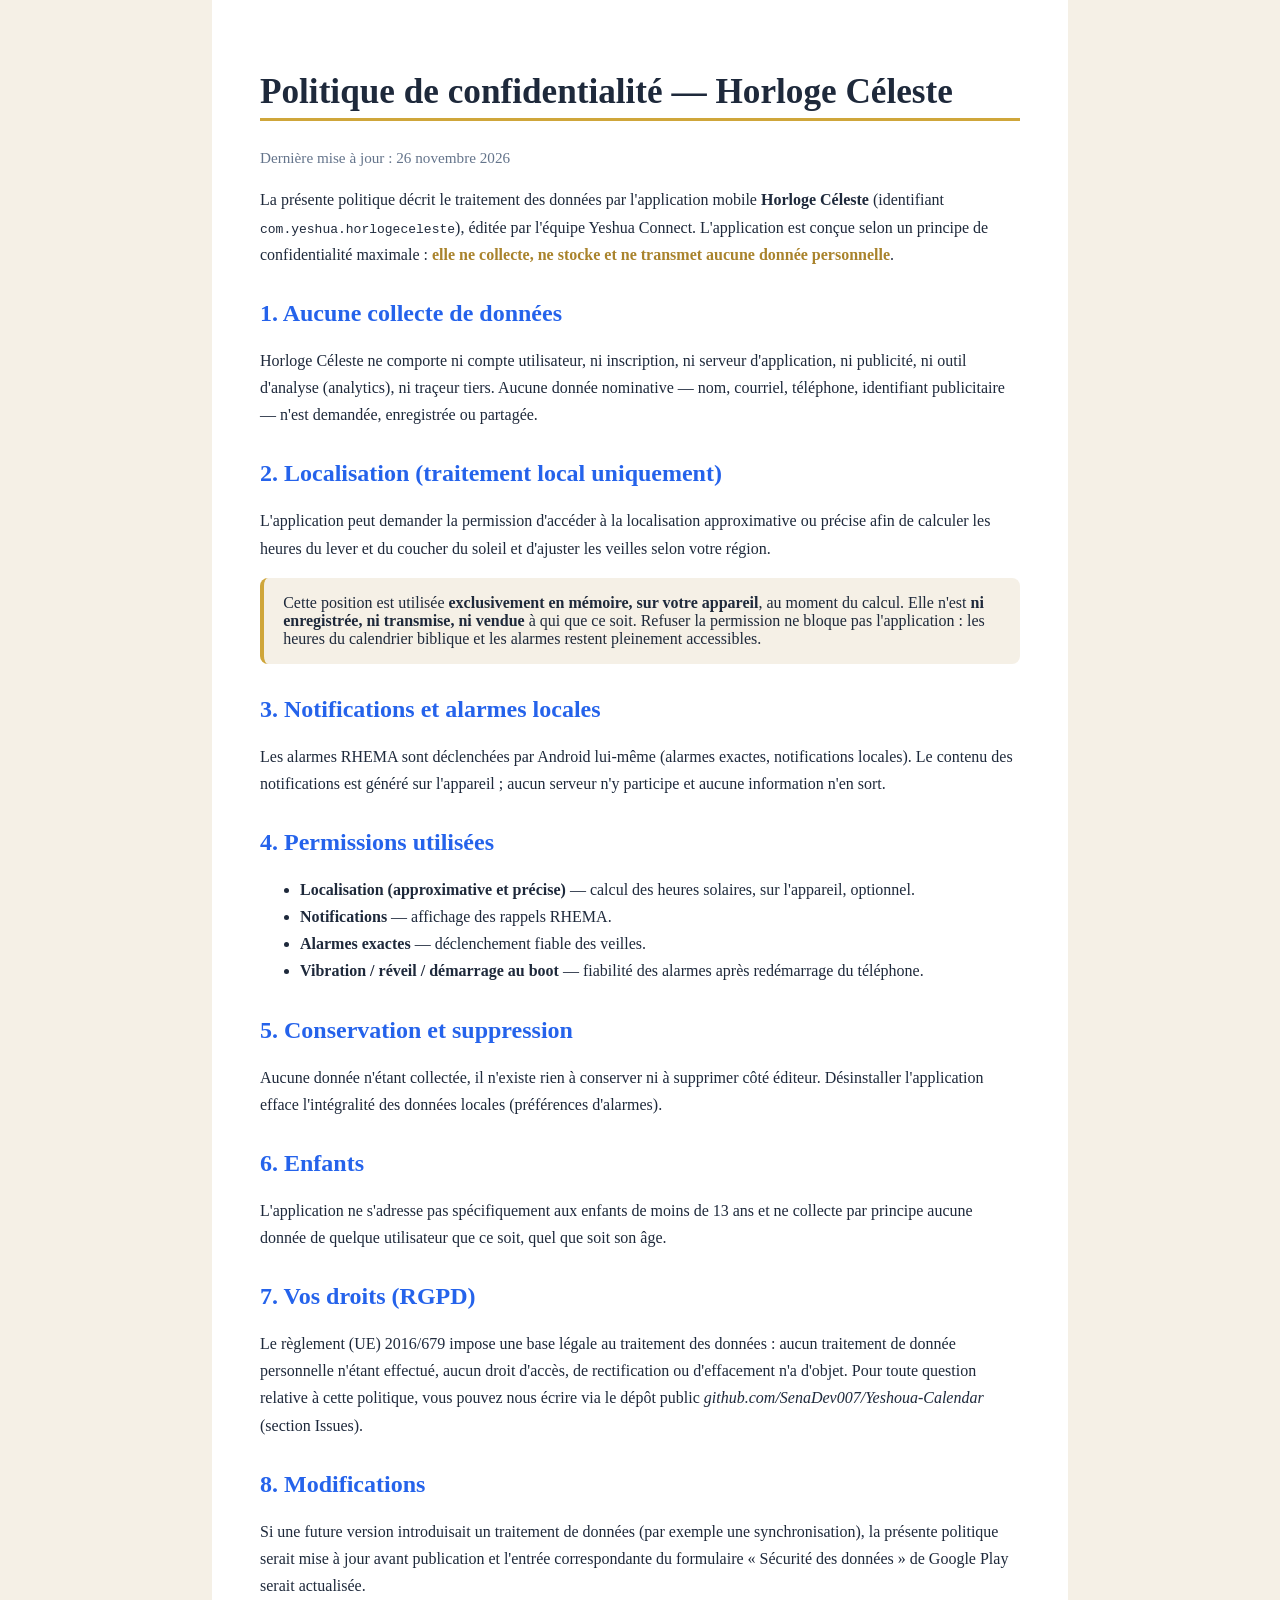
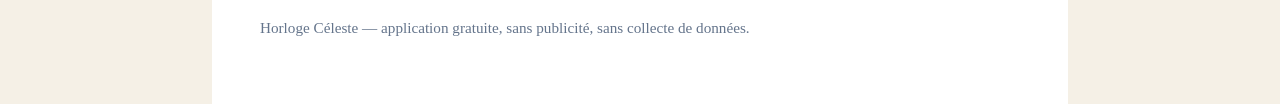
==== docs/politique-confidentialite.html @ 3039a846 "Préparation complète de la publication Google Play Store - Signature : clé d'upload RSA 2048 (alias " ====
<!DOCTYPE html>
<html lang="fr">
<head>
<meta charset="utf-8">
<meta name="viewport" content="width=device-width, initial-scale=1">
<title>Politique de confidentialité — Horloge Céleste</title>
<style>
  body { font-family: Georgia, "Times New Roman", serif; color: #1E293B;
         background: #F5F0E6; margin: 0; }
  .page { max-width: 760px; margin: 0 auto; background: #FFFFFF;
          padding: clamp(1.2rem, 4vw, 3rem); min-height: 100vh; }
  h1 { color: #1E293B; border-bottom: 3px solid #CFA63A; padding-bottom: .4rem;
       font-size: clamp(1.5rem, 5vw, 2.2rem); }
  h2 { color: #2563EB; font-size: clamp(1.15rem, 4vw, 1.5rem); margin-top: 2rem; }
  .or { color: #A9832C; font-weight: bold; }
  .carte { background: #F5F0E6; border-left: 4px solid #CFA63A;
           padding: 1rem 1.2rem; border-radius: 8px; margin: 1rem 0; }
  ul { line-height: 1.7; }
  p, li { line-height: 1.7; }
  .maj { color: #64748B; font-size: .95rem; }
</style>
</head>
<body>
<div class="page">
<h1>Politique de confidentialité — Horloge Céleste</h1>
<p class="maj">Dernière mise à jour : 26 novembre 2026</p>

<p>La présente politique décrit le traitement des données par l'application
mobile <strong>Horloge Céleste</strong> (identifiant
<code>com.yeshua.horlogeceleste</code>), éditée par l'équipe Yeshua Connect.
L'application est conçue selon un principe de confidentialité maximale :
<span class="or">elle ne collecte, ne stocke et ne transmet aucune donnée
personnelle</span>.</p>

<h2>1. Aucune collecte de données</h2>
<p>Horloge Céleste ne comporte ni compte utilisateur, ni inscription, ni
serveur d'application, ni publicité, ni outil d'analyse (analytics), ni
traçeur tiers. Aucune donnée nominative — nom, courriel, téléphone,
identifiant publicitaire — n'est demandée, enregistrée ou partagée.</p>

<h2>2. Localisation (traitement local uniquement)</h2>
<p>L'application peut demander la permission d'accéder à la localisation
approximative ou précise afin de calculer les heures du lever et du coucher
du soleil et d'ajuster les veilles selon votre région.</p>
<div class="carte">Cette position est utilisée <strong>exclusivement en
mémoire, sur votre appareil</strong>, au moment du calcul. Elle n'est
<strong>ni enregistrée, ni transmise, ni vendue</strong> à qui que ce soit.
Refuser la permission ne bloque pas l'application : les heures du calendrier
biblique et les alarmes restent pleinement accessibles.</div>

<h2>3. Notifications et alarmes locales</h2>
<p>Les alarmes RHEMA sont déclenchées par Android lui-même (alarmes exactes,
notifications locales). Le contenu des notifications est généré sur
l'appareil ; aucun serveur n'y participe et aucune information n'en sort.</p>

<h2>4. Permissions utilisées</h2>
<ul>
  <li><strong>Localisation (approximative et précise)</strong> — calcul des
  heures solaires, sur l'appareil, optionnel.</li>
  <li><strong>Notifications</strong> — affichage des rappels RHEMA.</li>
  <li><strong>Alarmes exactes</strong> — déclenchement fiable des veilles.</li>
  <li><strong>Vibration / réveil / démarrage au boot</strong> — fiabilité des
  alarmes après redémarrage du téléphone.</li>
</ul>

<h2>5. Conservation et suppression</h2>
<p>Aucune donnée n'étant collectée, il n'existe rien à conserver ni à
supprimer côté éditeur. Désinstaller l'application efface l'intégralité des
données locales (préférences d'alarmes).</p>

<h2>6. Enfants</h2>
<p>L'application ne s'adresse pas spécifiquement aux enfants de moins de 13
ans et ne collecte par principe aucune donnée de quelque utilisateur que ce
soit, quel que soit son âge.</p>

<h2>7. Vos droits (RGPD)</h2>
<p>Le règlement (UE) 2016/679 impose une base légale au traitement des
données : aucun traitement de donnée personnelle n'étant effectué, aucun
droit d'accès, de rectification ou d'effacement n'a d'objet. Pour toute
question relative à cette politique, vous pouvez nous écrire via le dépôt
public <em>github.com/SenaDev007/Yeshoua-Calendar</em> (section Issues).</p>

<h2>8. Modifications</h2>
<p>Si une future version introduisait un traitement de données (par exemple
une synchronisation), la présente politique serait mise à jour avant
publication et l'entrée correspondante du formulaire « Sécurité des
données » de Google Play serait actualisée.</p>

<p class="maj">Horloge Céleste — application gratuite, sans publicité,
sans collecte de données.</p>
</div>
</body>
</html>
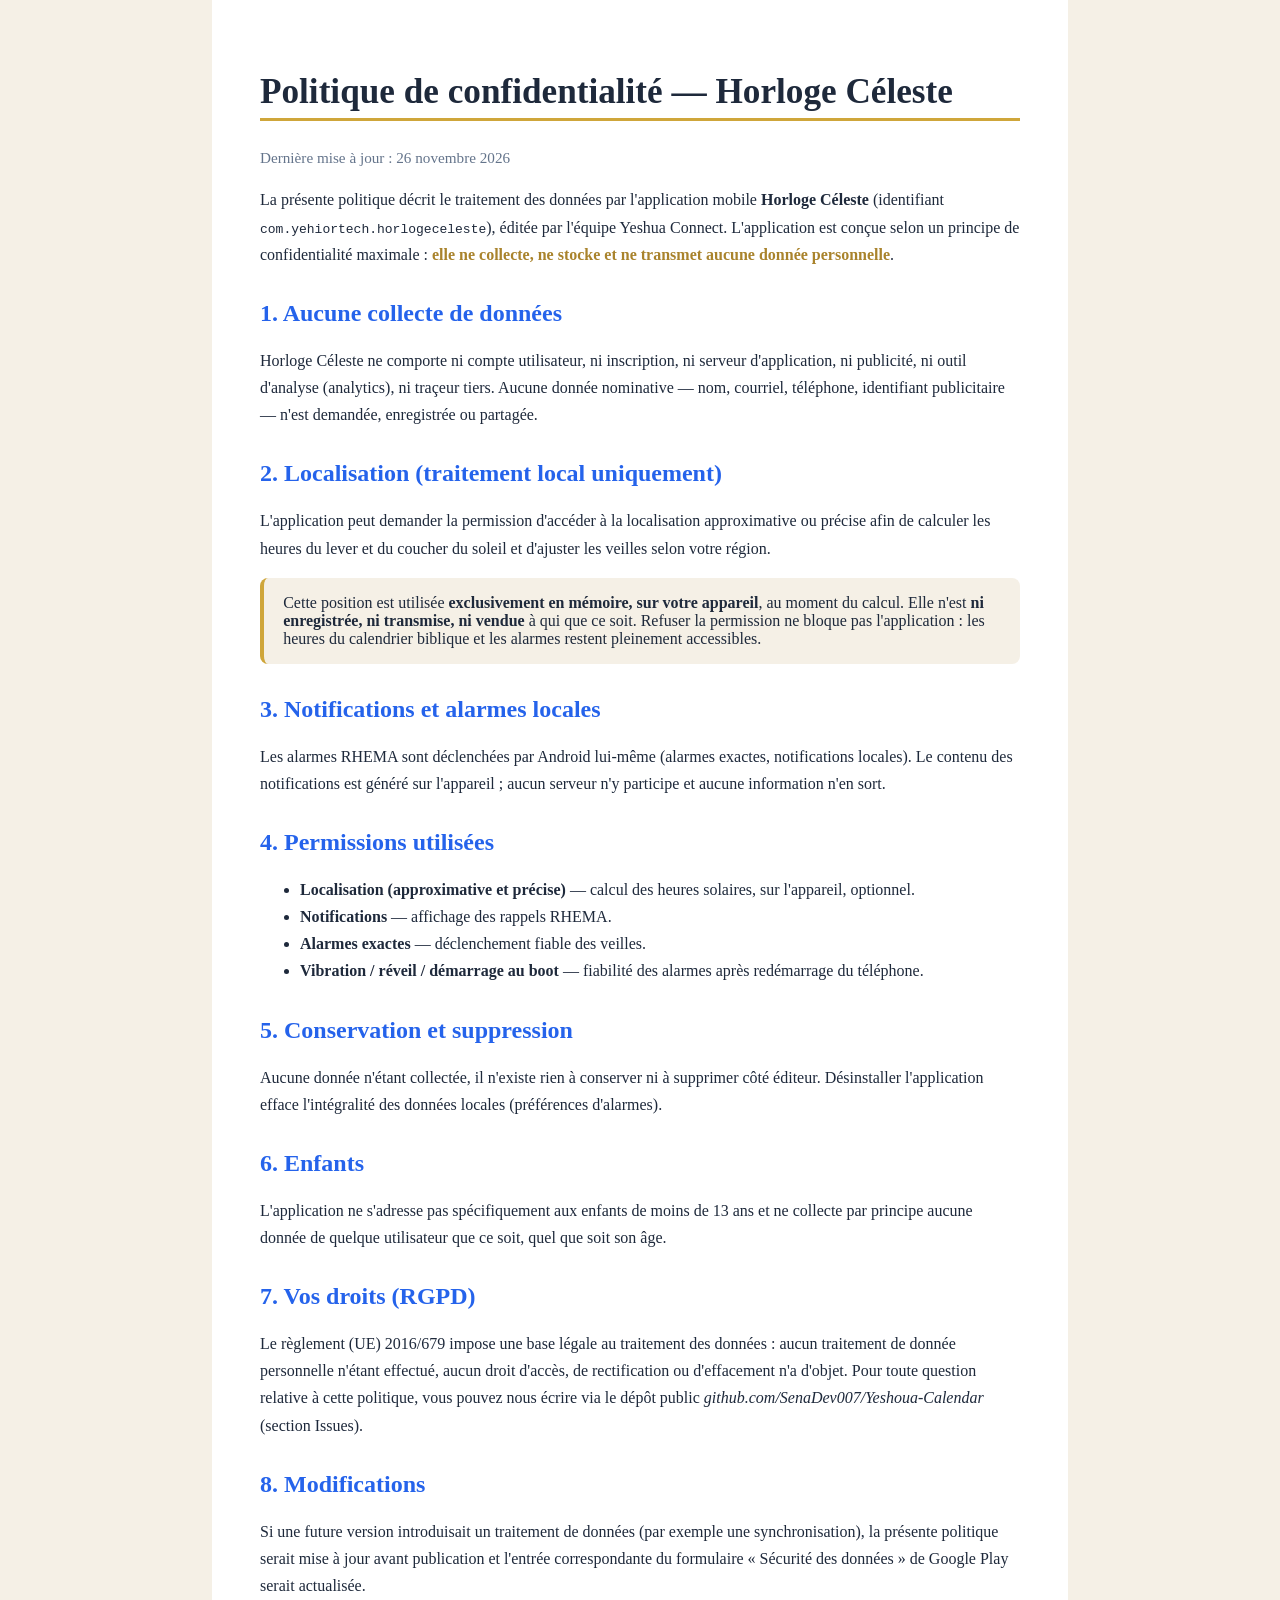
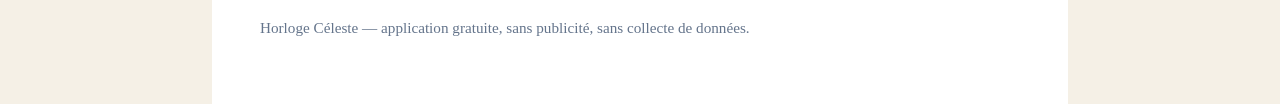
==== commit 18f07c9c: "Package com.yehiortech.horlogeceleste + descriptions Play Store finalisées Identifiant de package aj" ====
--- a/docs/politique-confidentialite.html
+++ b/docs/politique-confidentialite.html
@@ -27,7 +27,7 @@
 
 <p>La présente politique décrit le traitement des données par l'application
 mobile <strong>Horloge Céleste</strong> (identifiant
-<code>com.yeshua.horlogeceleste</code>), éditée par l'équipe Yeshua Connect.
+<code>com.yehiortech.horlogeceleste</code>), éditée par l'équipe Yeshua Connect.
 L'application est conçue selon un principe de confidentialité maximale :
 <span class="or">elle ne collecte, ne stocke et ne transmet aucune donnée
 personnelle</span>.</p>
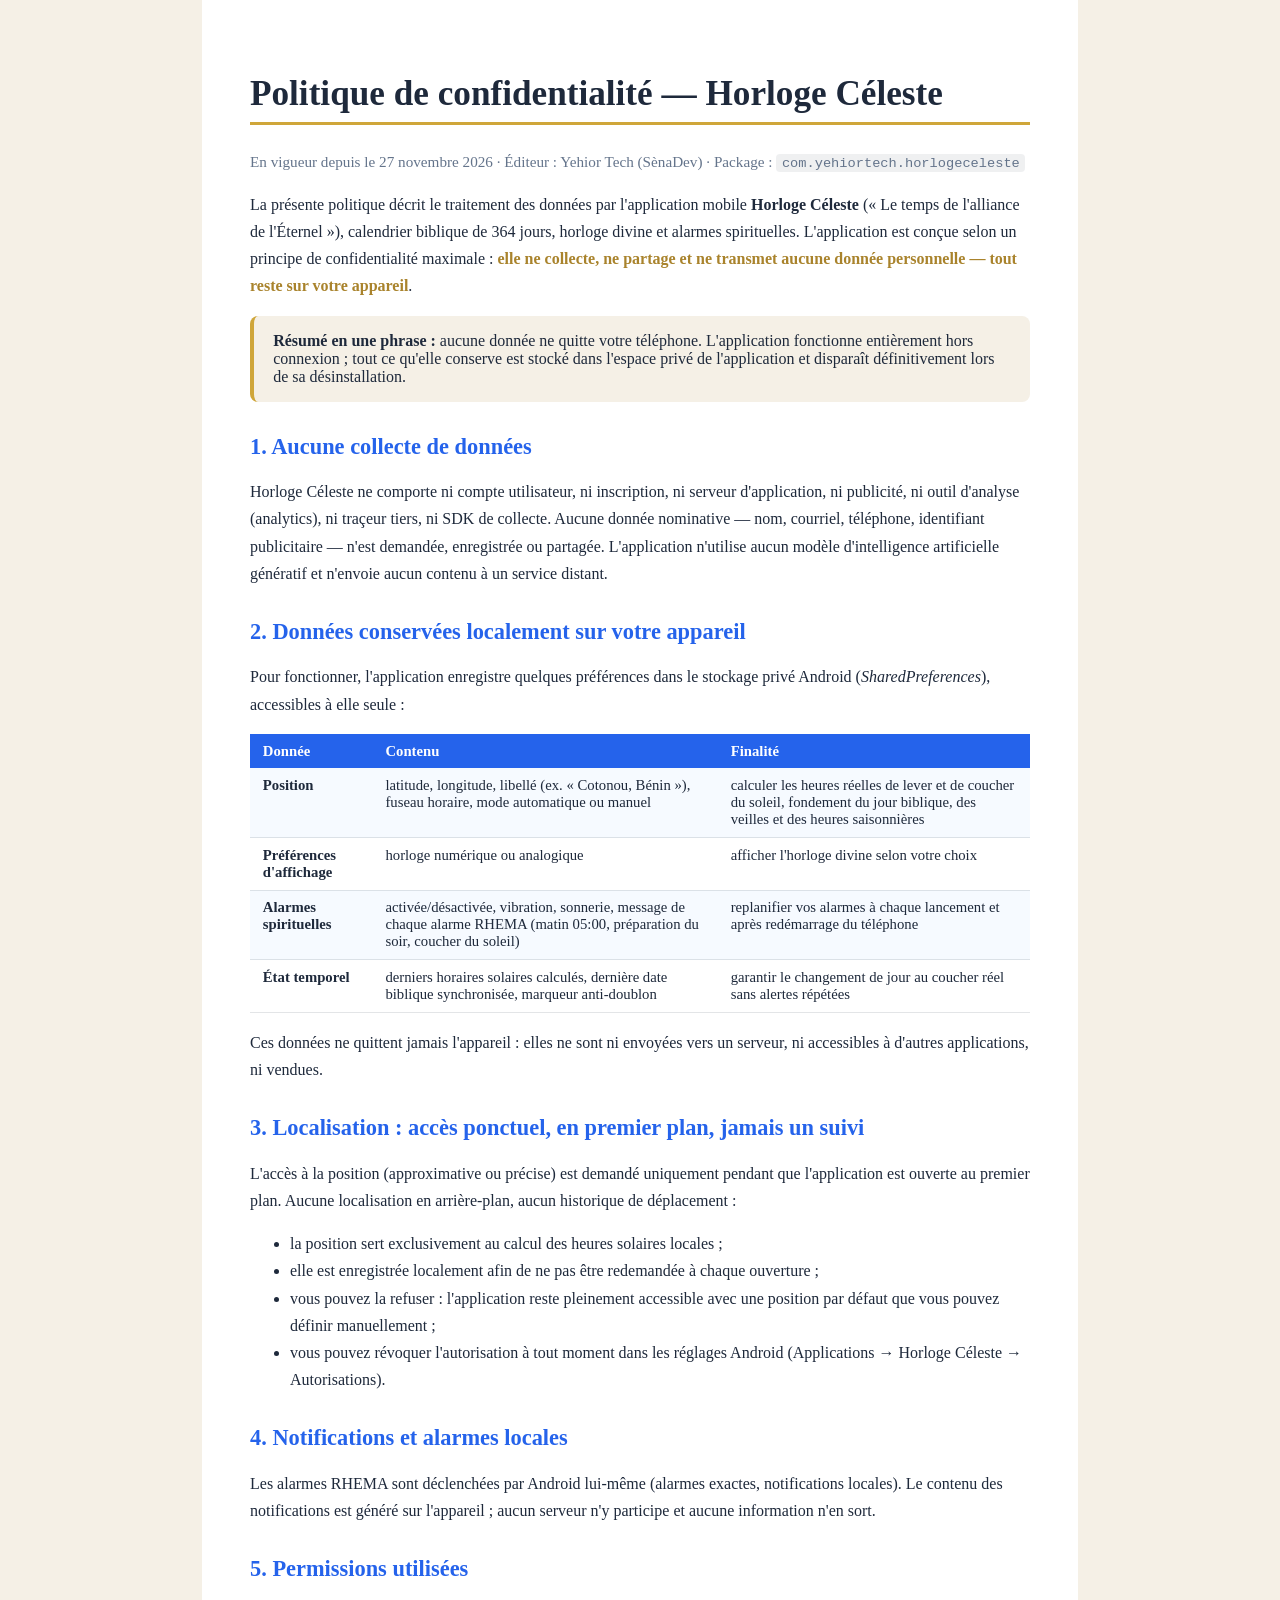
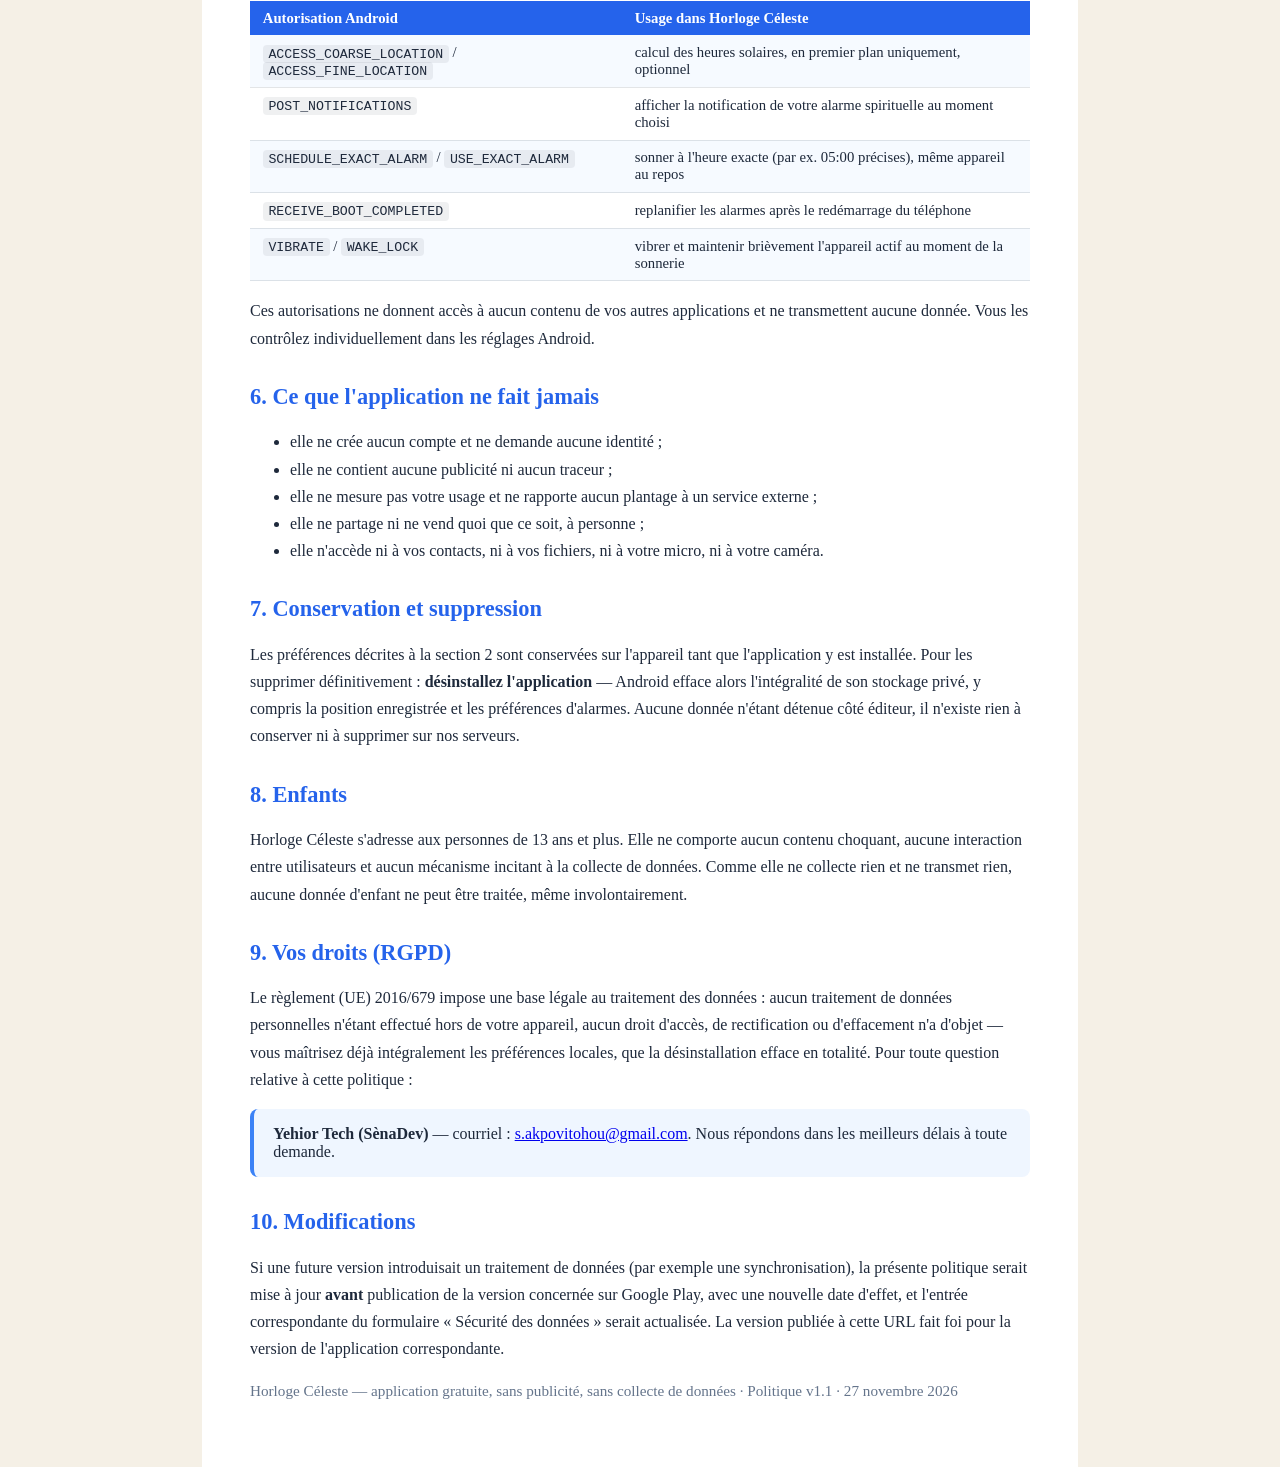
==== commit fbf4acb6: "Politique de confidentialité v1.1 : données locales exactes + contact, page d'accueil - docs/politiq" ====
--- a/docs/politique-confidentialite.html
+++ b/docs/politique-confidentialite.html
@@ -7,87 +7,169 @@
 <style>
   body { font-family: Georgia, "Times New Roman", serif; color: #1E293B;
          background: #F5F0E6; margin: 0; }
-  .page { max-width: 760px; margin: 0 auto; background: #FFFFFF;
+  .page { max-width: 780px; margin: 0 auto; background: #FFFFFF;
           padding: clamp(1.2rem, 4vw, 3rem); min-height: 100vh; }
   h1 { color: #1E293B; border-bottom: 3px solid #CFA63A; padding-bottom: .4rem;
-       font-size: clamp(1.5rem, 5vw, 2.2rem); }
-  h2 { color: #2563EB; font-size: clamp(1.15rem, 4vw, 1.5rem); margin-top: 2rem; }
+       font-size: clamp(1.5rem, 5vw, 2.2rem); line-height: 1.25; }
+  h2 { color: #2563EB; font-size: clamp(1.15rem, 4vw, 1.4rem); margin-top: 2rem; }
   .or { color: #A9832C; font-weight: bold; }
   .carte { background: #F5F0E6; border-left: 4px solid #CFA63A;
            padding: 1rem 1.2rem; border-radius: 8px; margin: 1rem 0; }
+  .carte.bleu { background: #EFF6FF; border-left-color: #3B82F6; }
   ul { line-height: 1.7; }
   p, li { line-height: 1.7; }
   .maj { color: #64748B; font-size: .95rem; }
+  .table-scroll { overflow-x: auto; margin: 1rem 0; -webkit-overflow-scrolling: touch; }
+  table { width: 100%; border-collapse: collapse; font-size: .92rem; min-width: 480px; }
+  th { background: #2563EB; color: #FFFFFF; text-align: left;
+       padding: .55rem .8rem; font-weight: bold; }
+  td { padding: .55rem .8rem; border-bottom: 1px solid rgba(30,41,59,.12);
+       vertical-align: top; }
+  tr:nth-child(even) td { background: rgba(59,130,246,.045); }
+  code { background: rgba(30,41,59,.07); border-radius: 4px; padding: .1rem .35rem;
+         font-family: Consolas, monospace; font-size: .9em; }
 </style>
 </head>
 <body>
 <div class="page">
 <h1>Politique de confidentialité — Horloge Céleste</h1>
-<p class="maj">Dernière mise à jour : 26 novembre 2026</p>
+<p class="maj">En vigueur depuis le 27 novembre 2026 · Éditeur : Yehior Tech (SènaDev) ·
+Package : <code>com.yehiortech.horlogeceleste</code></p>
 
 <p>La présente politique décrit le traitement des données par l'application
-mobile <strong>Horloge Céleste</strong> (identifiant
-<code>com.yehiortech.horlogeceleste</code>), éditée par l'équipe Yeshua Connect.
+mobile <strong>Horloge Céleste</strong> (« Le temps de l'alliance de l'Éternel »),
+calendrier biblique de 364 jours, horloge divine et alarmes spirituelles.
 L'application est conçue selon un principe de confidentialité maximale :
-<span class="or">elle ne collecte, ne stocke et ne transmet aucune donnée
-personnelle</span>.</p>
+<span class="or">elle ne collecte, ne partage et ne transmet aucune donnée
+personnelle — tout reste sur votre appareil</span>.</p>
+
+<div class="carte"><strong>Résumé en une phrase :</strong> aucune donnée ne quitte
+votre téléphone. L'application fonctionne entièrement hors connexion ; tout ce
+qu'elle conserve est stocké dans l'espace privé de l'application et disparaît
+définitivement lors de sa désinstallation.</div>
 
 <h2>1. Aucune collecte de données</h2>
 <p>Horloge Céleste ne comporte ni compte utilisateur, ni inscription, ni
 serveur d'application, ni publicité, ni outil d'analyse (analytics), ni
-traçeur tiers. Aucune donnée nominative — nom, courriel, téléphone,
-identifiant publicitaire — n'est demandée, enregistrée ou partagée.</p>
+traçeur tiers, ni SDK de collecte. Aucune donnée nominative — nom, courriel,
+téléphone, identifiant publicitaire — n'est demandée, enregistrée ou
+partagée. L'application n'utilise aucun modèle d'intelligence artificielle
+génératif et n'envoie aucun contenu à un service distant.</p>
 
-<h2>2. Localisation (traitement local uniquement)</h2>
-<p>L'application peut demander la permission d'accéder à la localisation
-approximative ou précise afin de calculer les heures du lever et du coucher
-du soleil et d'ajuster les veilles selon votre région.</p>
-<div class="carte">Cette position est utilisée <strong>exclusivement en
-mémoire, sur votre appareil</strong>, au moment du calcul. Elle n'est
-<strong>ni enregistrée, ni transmise, ni vendue</strong> à qui que ce soit.
-Refuser la permission ne bloque pas l'application : les heures du calendrier
-biblique et les alarmes restent pleinement accessibles.</div>
+<h2>2. Données conservées localement sur votre appareil</h2>
+<p>Pour fonctionner, l'application enregistre quelques préférences dans le
+stockage privé Android (<em>SharedPreferences</em>), accessibles à elle
+seule :</p>
+<div class="table-scroll">
+<table>
+  <tr><th>Donnée</th><th>Contenu</th><th>Finalité</th></tr>
+  <tr><td><strong>Position</strong></td><td>latitude, longitude, libellé
+      (ex. « Cotonou, Bénin »), fuseau horaire, mode automatique ou manuel</td>
+      <td>calculer les heures réelles de lever et de coucher du soleil,
+      fondement du jour biblique, des veilles et des heures saisonnières</td></tr>
+  <tr><td><strong>Préférences d'affichage</strong></td><td>horloge numérique
+      ou analogique</td><td>afficher l'horloge divine selon votre choix</td></tr>
+  <tr><td><strong>Alarmes spirituelles</strong></td><td>activée/désactivée,
+      vibration, sonnerie, message de chaque alarme RHEMA (matin 05:00,
+      préparation du soir, coucher du soleil)</td>
+      <td>replanifier vos alarmes à chaque lancement et après redémarrage du
+      téléphone</td></tr>
+  <tr><td><strong>État temporel</strong></td><td>derniers horaires solaires
+      calculés, dernière date biblique synchronisée, marqueur anti-doublon</td>
+      <td>garantir le changement de jour au coucher réel sans alertes
+      répétées</td></tr>
+</table>
+</div>
+<p>Ces données ne quittent jamais l'appareil : elles ne sont ni envoyées vers
+un serveur, ni accessibles à d'autres applications, ni vendues.</p>
 
-<h2>3. Notifications et alarmes locales</h2>
+<h2>3. Localisation : accès ponctuel, en premier plan, jamais un suivi</h2>
+<p>L'accès à la position (approximative ou précise) est demandé uniquement
+pendant que l'application est ouverte au premier plan. Aucune localisation en
+arrière-plan, aucun historique de déplacement :</p>
+<ul>
+  <li>la position sert exclusivement au calcul des heures solaires locales ;</li>
+  <li>elle est enregistrée localement afin de ne pas être redemandée à chaque
+  ouverture ;</li>
+  <li>vous pouvez la refuser : l'application reste pleinement accessible avec
+  une position par défaut que vous pouvez définir manuellement ;</li>
+  <li>vous pouvez révoquer l'autorisation à tout moment dans les réglages
+  Android (Applications → Horloge Céleste → Autorisations).</li>
+</ul>
+
+<h2>4. Notifications et alarmes locales</h2>
 <p>Les alarmes RHEMA sont déclenchées par Android lui-même (alarmes exactes,
 notifications locales). Le contenu des notifications est généré sur
 l'appareil ; aucun serveur n'y participe et aucune information n'en sort.</p>
 
-<h2>4. Permissions utilisées</h2>
+<h2>5. Permissions utilisées</h2>
+<div class="table-scroll">
+<table>
+  <tr><th>Autorisation Android</th><th>Usage dans Horloge Céleste</th></tr>
+  <tr><td><code>ACCESS_COARSE_LOCATION</code> / <code>ACCESS_FINE_LOCATION</code></td>
+      <td>calcul des heures solaires, en premier plan uniquement, optionnel</td></tr>
+  <tr><td><code>POST_NOTIFICATIONS</code></td><td>afficher la notification de
+      votre alarme spirituelle au moment choisi</td></tr>
+  <tr><td><code>SCHEDULE_EXACT_ALARM</code> / <code>USE_EXACT_ALARM</code></td>
+      <td>sonner à l'heure exacte (par ex. 05:00 précises), même appareil au
+      repos</td></tr>
+  <tr><td><code>RECEIVE_BOOT_COMPLETED</code></td><td>replanifier les alarmes
+      après le redémarrage du téléphone</td></tr>
+  <tr><td><code>VIBRATE</code> / <code>WAKE_LOCK</code></td><td>vibrer et
+      maintenir brièvement l'appareil actif au moment de la sonnerie</td></tr>
+</table>
+</div>
+<p>Ces autorisations ne donnent accès à aucun contenu de vos autres
+applications et ne transmettent aucune donnée. Vous les contrôlez
+individuellement dans les réglages Android.</p>
+
+<h2>6. Ce que l'application ne fait jamais</h2>
 <ul>
-  <li><strong>Localisation (approximative et précise)</strong> — calcul des
-  heures solaires, sur l'appareil, optionnel.</li>
-  <li><strong>Notifications</strong> — affichage des rappels RHEMA.</li>
-  <li><strong>Alarmes exactes</strong> — déclenchement fiable des veilles.</li>
-  <li><strong>Vibration / réveil / démarrage au boot</strong> — fiabilité des
-  alarmes après redémarrage du téléphone.</li>
+  <li>elle ne crée aucun compte et ne demande aucune identité ;</li>
+  <li>elle ne contient aucune publicité ni aucun traceur ;</li>
+  <li>elle ne mesure pas votre usage et ne rapporte aucun plantage à un
+  service externe ;</li>
+  <li>elle ne partage ni ne vend quoi que ce soit, à personne ;</li>
+  <li>elle n'accède ni à vos contacts, ni à vos fichiers, ni à votre micro,
+  ni à votre caméra.</li>
 </ul>
 
-<h2>5. Conservation et suppression</h2>
-<p>Aucune donnée n'étant collectée, il n'existe rien à conserver ni à
-supprimer côté éditeur. Désinstaller l'application efface l'intégralité des
-données locales (préférences d'alarmes).</p>
+<h2>7. Conservation et suppression</h2>
+<p>Les préférences décrites à la section 2 sont conservées sur l'appareil tant
+que l'application y est installée. Pour les supprimer définitivement :
+<strong>désinstallez l'application</strong> — Android efface alors
+l'intégralité de son stockage privé, y compris la position enregistrée et les
+préférences d'alarmes. Aucune donnée n'étant détenue côté éditeur, il n'existe
+rien à conserver ni à supprimer sur nos serveurs.</p>
 
-<h2>6. Enfants</h2>
-<p>L'application ne s'adresse pas spécifiquement aux enfants de moins de 13
-ans et ne collecte par principe aucune donnée de quelque utilisateur que ce
-soit, quel que soit son âge.</p>
+<h2>8. Enfants</h2>
+<p>Horloge Céleste s'adresse aux personnes de 13 ans et plus. Elle ne comporte
+aucun contenu choquant, aucune interaction entre utilisateurs et aucun
+mécanisme incitant à la collecte de données. Comme elle ne collecte rien et ne
+transmet rien, aucune donnée d'enfant ne peut être traitée, même
+involontairement.</p>
 
-<h2>7. Vos droits (RGPD)</h2>
+<h2>9. Vos droits (RGPD)</h2>
 <p>Le règlement (UE) 2016/679 impose une base légale au traitement des
-données : aucun traitement de donnée personnelle n'étant effectué, aucun
-droit d'accès, de rectification ou d'effacement n'a d'objet. Pour toute
-question relative à cette politique, vous pouvez nous écrire via le dépôt
-public <em>github.com/SenaDev007/Yeshoua-Calendar</em> (section Issues).</p>
+données : aucun traitement de données personnelles n'étant effectué hors de
+votre appareil, aucun droit d'accès, de rectification ou d'effacement n'a
+d'objet — vous maîtrisez déjà intégralement les préférences locales, que la
+désinstallation efface en totalité. Pour toute question relative à cette
+politique :</p>
+<div class="carte bleu"><strong>Yehior Tech (SènaDev)</strong> —
+courriel : <a href="mailto:s.akpovitohou@gmail.com">s.akpovitohou@gmail.com</a>.
+Nous répondons dans les meilleurs délais à toute demande.</div>
 
-<h2>8. Modifications</h2>
+<h2>10. Modifications</h2>
 <p>Si une future version introduisait un traitement de données (par exemple
-une synchronisation), la présente politique serait mise à jour avant
-publication et l'entrée correspondante du formulaire « Sécurité des
-données » de Google Play serait actualisée.</p>
+une synchronisation), la présente politique serait mise à jour <strong>avant</strong>
+publication de la version concernée sur Google Play, avec une nouvelle date
+d'effet, et l'entrée correspondante du formulaire « Sécurité des données »
+serait actualisée. La version publiée à cette URL fait foi pour la version de
+l'application correspondante.</p>
 
 <p class="maj">Horloge Céleste — application gratuite, sans publicité,
-sans collecte de données.</p>
+sans collecte de données · Politique v1.1 · 27 novembre 2026</p>
 </div>
 </body>
 </html>
